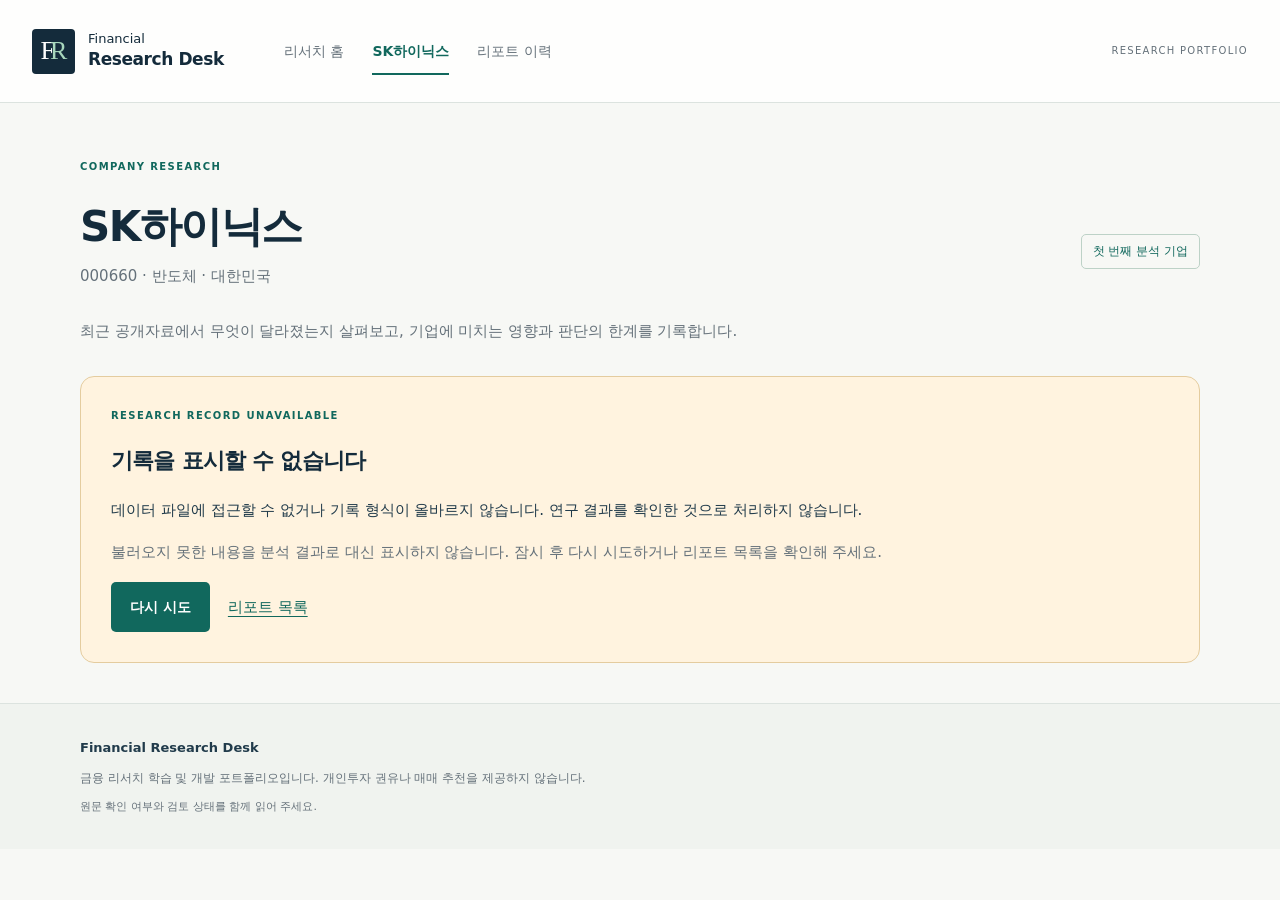
==== site/company.html @ 695970d5 "Build first financial research desk with verified execution records" ====
<!doctype html>
<html lang="ko">
<head><meta charset="utf-8"><meta name="viewport" content="width=device-width,initial-scale=1"><meta name="description" content="SK하이닉스 공개자료 리서치와 검토 이력"><title>SK하이닉스 · Financial Research Desk</title><link rel="stylesheet" href="styles.css"><script src="app.js" defer></script></head>
<body data-page="company">
  <a class="skip-link" href="#main">본문으로 이동</a>
  <header class="site-header"><div class="header-inner"><a class="brand" href="index.html"><span class="brand-mark" aria-hidden="true">F<span>R</span></span><span>Financial<br><strong>Research Desk</strong></span></a><nav id="nav" aria-label="주 메뉴"><a href="index.html">리서치 홈</a><a href="company.html" aria-current="page">SK하이닉스</a><a href="#history">리포트 이력</a></nav><span class="header-label">RESEARCH PORTFOLIO</span></div></header>
  <noscript><p class="container noscript">리포트 표시에는 브라우저 JavaScript가 필요합니다. 활성화한 뒤 다시 열어 주세요.</p></noscript>
  <main id="main" class="container" tabindex="-1"><header class="page-heading"><p class="eyebrow">COMPANY RESEARCH</p><div class="heading-row"><div><h1>SK하이닉스</h1><p class="muted">000660 · 반도체 · 대한민국</p></div><span class="outline-label">첫 번째 분석 기업</span></div><p class="page-intro">최근 공개자료에서 무엇이 달라졌는지 살펴보고, 기업에 미치는 영향과 판단의 한계를 기록합니다.</p></header><div id="content" aria-live="polite"><p class="loading">기업 리서치를 불러오고 있습니다…</p></div></main>
  <footer class="site-footer"><div class="container"><strong>Financial Research Desk</strong><p>금융 리서치 학습 및 개발 포트폴리오입니다. 개인투자 권유나 매매 추천을 제공하지 않습니다.</p><span>원문 확인 여부와 검토 상태를 함께 읽어 주세요.</span></div></footer>
</body>
</html>
---- site/styles.css ----
:root{--navy:#142b3b;--ink:#213b4b;--muted:#65717a;--paper:#f7f8f5;--white:#fff;--line:#dce3df;--teal:#11685d;--teal-light:#e7f2ec;--amber:#8c5719;--amber-light:#fff3df;--red:#a53d3d;--radius:14px}*{box-sizing:border-box}html{scroll-behavior:smooth;scroll-padding-top:24px}body{margin:0;background:var(--paper);color:var(--ink);font-family:ui-sans-serif,system-ui,-apple-system,BlinkMacSystemFont,"Segoe UI","Apple SD Gothic Neo","Malgun Gothic",sans-serif;font-size:15px;line-height:1.75;word-break:keep-all;overflow-wrap:anywhere}a{color:var(--teal);text-underline-offset:4px}button,input,textarea{font:inherit}button,a,textarea{touch-action:manipulation}a:focus-visible,button:focus-visible,textarea:focus-visible{outline:3px solid #cd891c;outline-offset:5px}h1,h2,h3,h4,p{margin-top:0}h1,h2,h3,h4{color:var(--navy);line-height:1.4;letter-spacing:-.035em}h1{font-size:clamp(34px,4.6vw,58px);font-weight:750;margin-bottom:18px}h2{font-size:25px;margin-bottom:20px}h3{font-size:20px;margin-bottom:12px}h4{font-size:16px;margin-bottom:10px}p{margin-bottom:16px}ul,ol{padding-left:22px}li+li{margin-top:9px}.container{width:min(1120px,calc(100% - 64px));margin-inline:auto}.site-header{background:rgba(255,255,255,.85);border-bottom:1px solid var(--line)}.header-inner{width:min(1240px,calc(100% - 64px));margin:auto;min-height:102px;display:flex;align-items:center;gap:44px}.brand{display:flex;align-items:center;gap:13px;text-decoration:none;color:var(--navy);line-height:1.4;font-size:13px;min-width:208px}.brand strong{font-size:17px;letter-spacing:-.025em}.brand-mark{width:43px;height:45px;background:var(--navy);border-radius:4px;color:#fff;display:flex;align-items:center;justify-content:center;font-family:Georgia,serif;font-size:26px;letter-spacing:-5px;padding-right:4px}.brand-mark span{color:#a8d7bd}nav{display:flex;gap:28px;align-items:center}nav a{font-size:14px;text-decoration:none;color:var(--muted);padding:10px 0}nav a[aria-current]{font-weight:700;color:var(--teal);box-shadow:0 2px var(--teal)}.header-label{margin-left:auto;font-size:10px;letter-spacing:.13em;color:var(--muted)}.skip-link{position:absolute;top:-80px;left:15px;padding:12px;background:var(--navy);color:#fff;z-index:10}.skip-link:focus{top:12px}.hero{padding:78px 0 65px;display:grid;grid-template-columns:1.15fr 1fr;gap:80px;align-items:center}.eyebrow,.small-label{font-size:10px;font-weight:750;letter-spacing:.14em;color:var(--teal);display:block}.eyebrow{margin-bottom:22px}.hero h1{font-size:clamp(38px,4.5vw,56px);line-height:1.35}.hero h1 span{color:var(--teal)}.hero-description{font-size:16px;color:var(--muted);max-width:450px;margin-bottom:26px}.button{display:inline-flex;gap:35px;align-items:center;justify-content:center;border:0;border-radius:5px;background:var(--teal);color:#fff;font-size:14px;padding:13px 19px;font-weight:650;text-decoration:none;cursor:pointer}.button:hover{background:#0c5148}.button.secondary{background:var(--white);color:var(--teal);border:1px solid var(--line)}.hero-note{padding:30px;border:1px solid var(--line);border-radius:var(--radius);background:#f0f3ed;box-shadow:8px 8px 0 #e9ede5}.hero-note ol{padding:0;list-style:none;margin:22px 0 0}.hero-note li{display:flex;gap:18px;padding:19px 0;border-top:1px solid #d5ddd3}.hero-note li>span{font-family:Georgia,serif;color:#83958a;font-size:24px}.hero-note strong{font-size:15px}.hero-note p{font-size:13px;margin:5px 0 0;color:var(--muted)}.section-heading{display:flex;justify-content:space-between;align-items:center;gap:20px;margin-bottom:18px}.section-heading h2{margin:0}.section-heading a{font-size:13px}.dashboard-grid{display:grid;grid-template-columns:1.65fr 1fr;gap:20px}.card{padding:27px;background:var(--white);border:1px solid var(--line);border-radius:var(--radius)}.card-link{text-decoration:none;color:inherit;display:block}.card-link:hover{border-color:#7aa598}.card-top{display:flex;align-items:center;justify-content:space-between;gap:12px;margin-bottom:20px}.ticker{font-size:12px;color:var(--muted)}.report-summary{color:var(--muted);font-size:14px}.metadata{display:flex;gap:12px 22px;flex-wrap:wrap;font-size:12px;color:var(--muted);margin-top:20px;padding-top:16px;border-top:1px solid var(--line)}.card-action{font-size:13px;color:var(--teal);font-weight:700;margin-top:20px;display:inline-block}.badge{display:inline-flex;align-items:center;gap:6px;padding:4px 9px;font-size:11px;line-height:1.5;font-weight:700;border-radius:4px;white-space:normal;background:#eef1f3;color:var(--muted);letter-spacing:.01em}.badge.good{color:var(--teal);background:var(--teal-light)}.badge.warning{color:var(--amber);background:var(--amber-light)}.badge.danger{color:var(--red);background:#faeaea}.status-line{display:flex;align-items:center;gap:8px;flex-wrap:wrap}.stat-row{display:flex;justify-content:space-between;gap:16px;padding:14px 0;border-bottom:1px solid var(--line);font-size:13px}.stat-row:last-child{border-bottom:0}.stat-row span{color:var(--muted)}.stat-row strong{text-align:right;max-width:65%}.method-strip{border-top:1px solid var(--line);margin-top:58px;padding:40px 0;display:grid;grid-template-columns:1fr 1.4fr;gap:20px 45px}.method-strip h2{font-size:22px;margin-top:12px}.method-strip>.muted{grid-column:1/-1;font-size:12px;margin:0}.method-steps{display:flex;gap:26px;align-items:flex-start;padding-top:12px}.method-steps p{flex:1}.method-steps strong{font-size:12px;display:block}.method-steps span{font-size:12px;color:var(--muted)}.site-footer{border-top:1px solid var(--line);padding:30px 0;margin-top:40px;background:#f0f3ef}.site-footer strong{font-size:13px}.site-footer p{font-size:12px;color:var(--muted);margin:8px 0 3px}.site-footer span{font-size:11px;color:var(--muted)}.muted{color:var(--muted)}.page-heading{padding:55px 0 32px}.page-heading h1{font-size:42px;margin-bottom:7px}.heading-row{display:flex;align-items:center;justify-content:space-between;gap:25px}.outline-label{border:1px solid #bdd2c7;color:var(--teal);font-size:12px;padding:6px 11px;border-radius:5px}.page-intro{max-width:760px;color:var(--muted);margin:12px 0 0}.history-section{margin-top:38px}.history-list{display:grid;gap:14px}.history-item{display:grid;grid-template-columns:150px 1fr auto;gap:25px;padding:23px}.history-date{font-size:12px;color:var(--muted)}.history-item h3{font-size:17px;margin-bottom:8px}.history-item .report-summary{font-size:13px;margin:0}.history-item .card-action{margin:0;align-self:center}.loading{padding:36px 24px;border:1px dashed #c4d2c9;border-radius:10px;color:var(--muted)}.notice{border-left:3px solid var(--teal);padding:20px 22px;background:var(--teal-light);border-radius:0 8px 8px 0;margin-bottom:24px}.notice.warning{border-color:#bd8a3d;background:var(--amber-light)}.notice h2,.notice h3{font-size:18px;margin-bottom:8px}.notice p{margin-bottom:0;font-size:14px}.notice p+p{margin-top:10px}.error-panel{padding:30px;border:1px solid #e4cc9f;background:var(--amber-light);border-radius:var(--radius)}.error-panel h2{font-size:22px}.error-panel .actions{display:flex;gap:18px;flex-wrap:wrap;align-items:center}.empty-state{padding:28px;border:1px dashed #c9d4cc;border-radius:10px;background:#f2f5f0;color:var(--muted);font-size:14px}.back-link{font-size:13px;display:inline-block;margin:29px 0}.report-heading{padding:8px 0 30px}.report-heading h1{font-size:clamp(28px,4vw,39px);max-width:900px;margin-top:16px}.report-heading .metadata{padding-top:16px;margin-top:20px}.report-layout{display:grid;grid-template-columns:minmax(0,1fr) 230px;gap:35px;align-items:start}.report-body{min-width:0}.report-section{margin-bottom:37px;scroll-margin-top:25px}.report-section>h2{font-size:22px;padding-bottom:12px;border-bottom:1px solid var(--line)}.report-aside{position:sticky;top:25px}.report-aside .card{padding:22px}.report-aside nav{display:flex;flex-direction:column;align-items:flex-start;gap:5px;margin-top:10px}.report-aside nav a{font-size:12px;padding:5px 0}.aside-note{font-size:11px;color:var(--muted);padding:16px 4px}.event-card{margin-bottom:20px}.event-number{display:inline-block;font-family:Georgia,serif;font-size:24px;color:var(--teal);margin-right:10px}.event-card h3{display:inline}.event-meta{font-size:12px;color:var(--muted);margin-top:10px}.evidence-grid{display:grid;grid-template-columns:1fr 1fr;gap:16px;margin:22px 0}.evidence-block{padding:18px;background:#f0f7f2;border-top:3px solid var(--teal);border-radius:5px}.evidence-block.inference{background:#f2f1f8;border-color:#7c6c9b}.evidence-block h4{font-size:14px}.evidence-block ul{font-size:13px;margin:0}.source-refs{font-size:11px;display:block;margin-top:7px}.source-refs a{margin-right:8px}.impact-list{display:grid;gap:12px}.impact-item{border-top:1px solid var(--line);padding-top:14px}.impact-item p{font-size:14px;margin:8px 0}.impact-item ul{font-size:13px;color:var(--muted);margin:8px 0}.sub-section{margin-top:22px}.sub-section ul{font-size:14px}.source-list{list-style:none;padding:0;display:grid;gap:16px}.source-item{padding:22px;border:1px solid var(--line);border-radius:10px;background:var(--white)}.source-item h3{font-size:16px;margin:9px 0}.source-item p{font-size:13px;margin:9px 0}.source-item .metadata{font-size:11px}.source-url{font-size:11px;word-break:break-all;display:block;margin-bottom:10px}.review-finding{padding:15px 18px;margin:12px 0;background:#f0f3ef;border-radius:7px;font-size:14px}.review-finding p{margin:7px 0 0}.timeline{list-style:none;padding:0}.timeline li{position:relative;margin:0;padding:0 0 24px 25px;border-left:1px solid #c8d7cb;margin-left:7px}.timeline li:before{content:"";position:absolute;left:-5px;top:8px;width:9px;height:9px;background:var(--teal);border-radius:50%}.timeline h3{font-size:16px;margin-bottom:7px}.timeline p{font-size:13px;margin:8px 0}.agent-id{font-size:11px;font-family:ui-monospace,monospace;color:var(--muted)}.timeline .metadata{font-size:11px;padding-top:8px;margin-top:10px}.failure-item{padding:18px;border:1px solid #ead9bd;border-radius:8px;background:#fffaf0;margin-bottom:12px}.failure-item h3{font-size:15px}.failure-item p{font-size:13px;margin:8px 0 0}.failure-item a{font-size:11px;word-break:break-all}.notes-panel{background:var(--white);padding:25px;border:1px solid var(--line);border-radius:var(--radius)}.notes-panel label{display:block;font-weight:650;font-size:14px;margin-bottom:9px}.notes-panel textarea{width:100%;min-height:150px;resize:vertical;padding:13px;border:1px solid #bfcfc4;border-radius:6px;background:#fbfcfa;color:var(--ink);font-size:14px}.note-help{font-size:12px;color:var(--muted);margin:10px 0 18px}.note-actions{display:flex;gap:14px;align-items:center;flex-wrap:wrap}.note-actions .button{font-size:13px;padding:10px 17px}.note-status{font-size:12px;color:var(--teal)}.compact-list{font-size:14px}.report-id{font-size:11px;color:var(--muted);font-family:ui-monospace,monospace}.download-links{display:flex;gap:16px;font-size:12px;margin-top:14px}.noscript{padding:20px;background:var(--amber-light)}
@media(min-width:1500px){.container{width:min(1180px,calc(100% - 100px))}}@media(max-width:900px){.header-label{display:none}.header-inner{gap:25px}.hero{gap:35px;padding-top:50px}.hero-note{padding:23px}.dashboard-grid{grid-template-columns:1.4fr 1fr}.report-layout{grid-template-columns:minmax(0,1fr) 190px;gap:23px}.report-aside .card{padding:17px}.method-steps{gap:15px}.history-item{grid-template-columns:130px 1fr;gap:14px}.history-item .card-action{grid-column:2}}@media(max-width:680px){body{font-size:14px}.container{width:calc(100% - 36px)}.header-inner{width:calc(100% - 36px);min-height:auto;padding:17px 0 13px;flex-wrap:wrap;gap:14px}.brand{font-size:11px;min-width:0;gap:10px}.brand strong{font-size:15px}.brand-mark{width:36px;height:39px;font-size:23px}nav{width:100%;gap:25px;border-top:1px solid var(--line);padding-top:7px}nav a{font-size:12px;padding:5px 0}.hero{grid-template-columns:1fr;gap:35px;padding:36px 0}.hero h1{font-size:38px}.hero-description{font-size:14px}.eyebrow{font-size:9px;letter-spacing:.09em;margin-bottom:17px}.hero-note{padding:23px;box-shadow:5px 5px 0 #e9ede5}.hero-note ol{margin-top:15px}.hero-note li{padding:14px 0}.hero-note li:last-child{padding-bottom:0}.dashboard-grid{grid-template-columns:1fr}.section-heading h2,h2{font-size:22px}.section-heading{gap:10px}.section-heading a{font-size:11px}.card{padding:22px}.method-strip{grid-template-columns:1fr;gap:10px;margin-top:35px;padding-top:30px}.method-steps{gap:14px;padding-top:0;flex-direction:column}.method-steps p{margin:0;display:flex;gap:15px;align-items:center}.method-steps strong{min-width:130px}.method-strip>.muted{margin-top:15px}.page-heading{padding-top:35px}.page-heading h1{font-size:34px}.heading-row{align-items:flex-start;gap:15px}.outline-label{font-size:10px}.page-intro{font-size:14px}.history-item{grid-template-columns:1fr;gap:8px;padding:20px}.history-item .card-action{grid-column:auto}.history-item h3{margin-bottom:8px}.history-date{font-size:11px}.report-heading h1{font-size:28px}.report-layout{grid-template-columns:1fr}.report-aside{display:none}.evidence-grid{grid-template-columns:1fr;gap:12px}.report-section{margin-bottom:30px}.report-section>h2{font-size:21px}.metadata{gap:8px 16px;font-size:11px}.notice{padding:17px}.notice h2{font-size:17px}.notice p{font-size:13px}.report-heading{padding-bottom:23px}.back-link{margin:24px 0}.notes-panel{padding:20px}.error-panel{padding:23px}.site-footer{padding:25px 0}.site-footer p{font-size:11px}.stat-row strong{max-width:60%}.card-top{align-items:flex-start;gap:10px}.source-url{font-size:10px}.source-item{padding:18px}.event-card{padding:20px}}@media(prefers-reduced-motion:reduce){html{scroll-behavior:auto}}
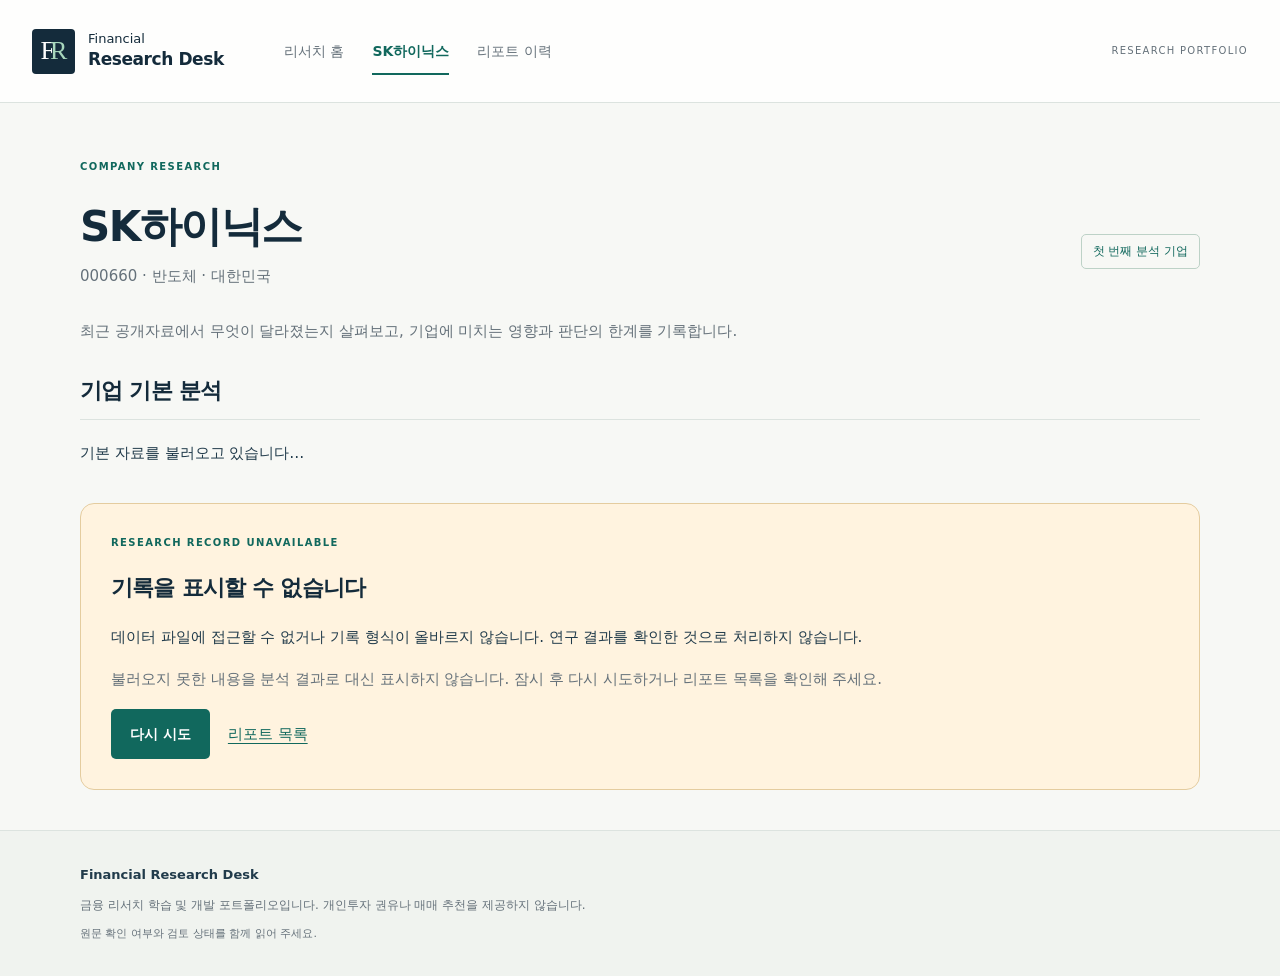
==== commit d679fb7f: "Add reusable company baseline with scoped filing evidence" ====
--- a/site/company.html
+++ b/site/company.html
@@ -5,7 +5,7 @@
   <a class="skip-link" href="#main">본문으로 이동</a>
   <header class="site-header"><div class="header-inner"><a class="brand" href="index.html"><span class="brand-mark" aria-hidden="true">F<span>R</span></span><span>Financial<br><strong>Research Desk</strong></span></a><nav id="nav" aria-label="주 메뉴"><a href="index.html">리서치 홈</a><a href="company.html" aria-current="page">SK하이닉스</a><a href="#history">리포트 이력</a></nav><span class="header-label">RESEARCH PORTFOLIO</span></div></header>
   <noscript><p class="container noscript">리포트 표시에는 브라우저 JavaScript가 필요합니다. 활성화한 뒤 다시 열어 주세요.</p></noscript>
-  <main id="main" class="container" tabindex="-1"><header class="page-heading"><p class="eyebrow">COMPANY RESEARCH</p><div class="heading-row"><div><h1>SK하이닉스</h1><p class="muted">000660 · 반도체 · 대한민국</p></div><span class="outline-label">첫 번째 분석 기업</span></div><p class="page-intro">최근 공개자료에서 무엇이 달라졌는지 살펴보고, 기업에 미치는 영향과 판단의 한계를 기록합니다.</p></header><div id="content" aria-live="polite"><p class="loading">기업 리서치를 불러오고 있습니다…</p></div></main>
+  <main id="main" class="container" tabindex="-1"><header class="page-heading"><p class="eyebrow">COMPANY RESEARCH</p><div class="heading-row"><div><h1>SK하이닉스</h1><p class="muted">000660 · 반도체 · 대한민국</p></div><span class="outline-label">첫 번째 분석 기업</span></div><p class="page-intro">최근 공개자료에서 무엇이 달라졌는지 살펴보고, 기업에 미치는 영향과 판단의 한계를 기록합니다.</p></header><section id="baseline-overview" class="report-section" aria-live="polite"><h2>기업 기본 분석</h2><p>기본 자료를 불러오고 있습니다…</p></section><div id="content" aria-live="polite"><p class="loading">기업 리서치를 불러오고 있습니다…</p></div></main>
   <footer class="site-footer"><div class="container"><strong>Financial Research Desk</strong><p>금융 리서치 학습 및 개발 포트폴리오입니다. 개인투자 권유나 매매 추천을 제공하지 않습니다.</p><span>원문 확인 여부와 검토 상태를 함께 읽어 주세요.</span></div></footer>
 </body>
 </html>
